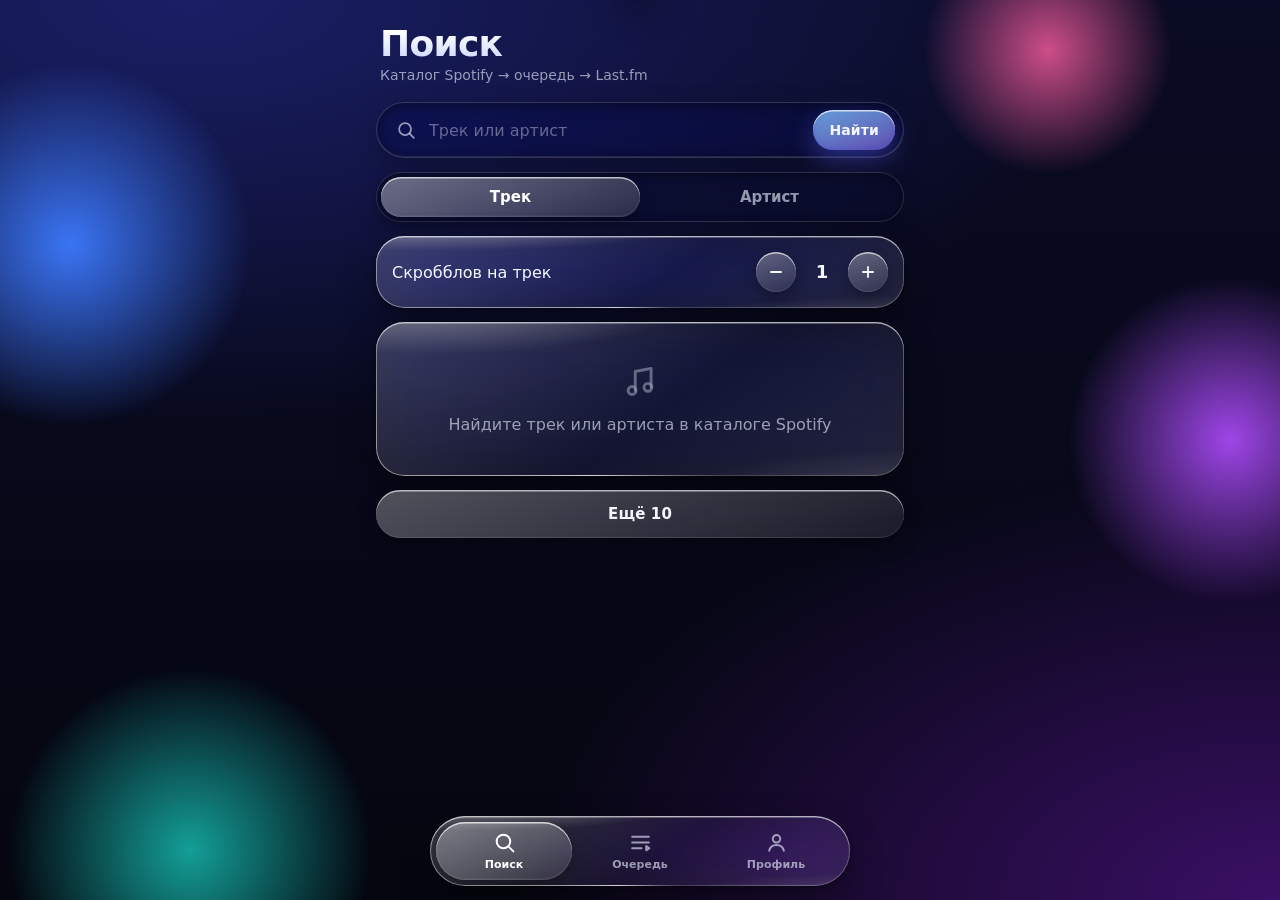
==== app/src/main/assets/www/index.html @ a0851334 "Add Android app: Last.fm Scrobbler with liquid glass UI WebView-based Android app (Kotlin shell + HT" ====
<!doctype html>
<html lang="ru">
<head>
<meta charset="utf-8">
<meta name="viewport" content="width=device-width, initial-scale=1, viewport-fit=cover, user-scalable=no">
<meta name="color-scheme" content="dark">
<meta name="theme-color" content="#070816">
<title>Scrobbler</title>
<link rel="stylesheet" href="style.css">
</head>
<body>

<div class="bg" aria-hidden="true">
  <i class="blob b1"></i><i class="blob b2"></i><i class="blob b3"></i><i class="blob b4"></i>
</div>

<div id="toast" class="toast glass" role="status" aria-live="polite"></div>

<div id="modal" class="modal" aria-hidden="true">
  <div class="box glass">
    <h3 id="modal-title"></h3>
    <p id="modal-text"></p>
    <div class="acts">
      <button id="modal-cancel" class="btn">Отмена</button>
      <button id="modal-ok" class="btn primary">Отправить</button>
    </div>
  </div>
</div>

<main>

  <!-- ПОИСК -->
  <section id="tab-search" class="tab active">
    <header class="head">
      <h1>Поиск</h1>
      <p>Каталог Spotify → очередь → Last.fm</p>
    </header>

    <div class="field">
      <svg class="ic" viewBox="0 0 24 24" fill="none" stroke="currentColor" stroke-width="1.9" stroke-linecap="round"><circle cx="11" cy="11" r="6.5"/><path d="M16 16l4.5 4.5"/></svg>
      <input id="q" type="search" placeholder="Трек или артист" enterkeyhint="search" autocomplete="off" autocapitalize="off" spellcheck="false">
      <button id="btn-search" class="btn primary sm">Найти</button>
    </div>

    <div id="seg" class="seg" data-i="0">
      <i class="thumb"></i>
      <button data-mode="track" class="on">Трек</button>
      <button data-mode="artist">Артист</button>
    </div>

    <div class="card glass row-card">
      <span>Скробблов на трек</span>
      <div class="stepper">
        <button id="add-dec" class="rbtn" aria-label="Меньше"><svg viewBox="0 0 24 24" fill="none" stroke="currentColor" stroke-width="2.2" stroke-linecap="round"><path d="M6 12h12"/></svg></button>
        <b id="add-count">1</b>
        <button id="add-inc" class="rbtn" aria-label="Больше"><svg viewBox="0 0 24 24" fill="none" stroke="currentColor" stroke-width="2.2" stroke-linecap="round"><path d="M12 6v12M6 12h12"/></svg></button>
      </div>
    </div>

    <div id="results" class="list glass"></div>
    <button id="btn-more" class="btn wide" hidden>Ещё 10</button>
  </section>

  <!-- ОЧЕРЕДЬ -->
  <section id="tab-queue" class="tab">
    <header class="head">
      <h1>Очередь</h1>
      <p>Что и когда попадёт в профиль</p>
    </header>

    <div id="summary" class="card glass sum empty"></div>

    <div id="queue" class="list glass" hidden></div>

    <div class="card glass">
      <h3>Начало (местное время)</h3>
      <div class="dt">
        <div><label for="in-date">Дата</label><input id="in-date" type="date"></div>
        <div><label for="in-time">Время</label><input id="in-time" type="time"></div>
      </div>
      <div class="chips">
        <button id="chip-now" class="btn sm">Сейчас</button>
        <button id="chip-end" class="btn sm">Закончить сейчас</button>
      </div>
    </div>

    <div class="card glass">
      <h3>Отправка</h3>
      <label class="switch">
        <span>Пробный запуск<small>ничего не отправлять, только показать план</small></span>
        <input id="dry" type="checkbox"><span class="track"></span>
      </label>
      <button id="btn-send" class="btn primary wide big">Отправить в Last.fm</button>
      <button id="btn-stop" class="btn danger wide" hidden>Остановить</button>
      <div class="bar" id="bar-wrap" hidden><i id="bar"></i></div>
      <div id="log" class="log" hidden></div>
    </div>
  </section>

  <!-- ПРОФИЛЬ -->
  <section id="tab-profile" class="tab">
    <header class="head">
      <h1>Профиль</h1>
      <p>Ключи хранятся только на этом телефоне</p>
    </header>

    <div class="card glass">
      <h3>Last.fm</h3>
      <label class="lbl" for="in-lfm-key">API key</label>
      <div class="field slim"><input id="in-lfm-key" type="text" autocomplete="off" autocapitalize="off" spellcheck="false"></div>
      <label class="lbl" for="in-lfm-secret">Shared secret</label>
      <div class="field slim"><input id="in-lfm-secret" type="password" autocomplete="off" autocapitalize="off" spellcheck="false"></div>
      <div id="auth-state" class="auth-state"></div>
      <button id="btn-login" class="btn primary wide">Войти в Last.fm</button>
      <button id="btn-logout" class="btn wide" hidden>Выйти из аккаунта</button>
      <p class="hint">Пароль приложение не видит: вход идёт через страницу разрешения на сайте Last.fm.
        <a href="https://www.last.fm/api/account/create" data-open>Получить ключи</a></p>
    </div>

    <div class="card glass">
      <h3>Spotify</h3>
      <label class="lbl" for="in-sp-id">Client ID</label>
      <div class="field slim"><input id="in-sp-id" type="text" autocomplete="off" autocapitalize="off" spellcheck="false"></div>
      <label class="lbl" for="in-sp-secret">Client Secret</label>
      <div class="field slim"><input id="in-sp-secret" type="password" autocomplete="off" autocapitalize="off" spellcheck="false"></div>
      <p class="hint">Нужен только для поиска по каталогу. С февраля 2026 владелец приложения Spotify в Development Mode должен иметь Premium.
        <a href="https://developer.spotify.com/dashboard" data-open>Получить ключи</a></p>
    </div>

    <p class="foot">Last.fm может счесть искусственные скробблы нарушением правил сервиса, поэтому для основного аккаунта это риск.</p>
  </section>

</main>

<nav id="tabbar" class="tabbar glass" data-i="0">
  <i class="lens"></i>
  <button data-tab="search" class="on">
    <svg viewBox="0 0 24 24" fill="none" stroke="currentColor" stroke-width="1.9" stroke-linecap="round" stroke-linejoin="round"><circle cx="11" cy="11" r="6.5"/><path d="M16 16l4.5 4.5"/></svg>
    <span>Поиск</span>
  </button>
  <button data-tab="queue">
    <svg viewBox="0 0 24 24" fill="none" stroke="currentColor" stroke-width="1.9" stroke-linecap="round" stroke-linejoin="round"><path d="M4 6.5h16M4 12h16M4 17.5h9"/><path d="M17.5 15.5v4l3-2z"/></svg>
    <span>Очередь</span>
    <em id="badge" class="badge" hidden>0</em>
  </button>
  <button data-tab="profile">
    <svg viewBox="0 0 24 24" fill="none" stroke="currentColor" stroke-width="1.9" stroke-linecap="round" stroke-linejoin="round"><circle cx="12" cy="8.5" r="3.6"/><path d="M5 20c.8-3.6 3.6-5.5 7-5.5s6.2 1.9 7 5.5"/></svg>
    <span>Профиль</span>
  </button>
</nav>

<script src="core.js"></script>
<script src="app.js"></script>
</body>
</html>
---- app/src/main/assets/www/style.css ----
/* Liquid glass: полупрозрачные стёкла с реальным размытием фона (backdrop-filter),
 * бликами по кромке, внутренними тенями и «пружинными» анимациями. */

:root {
  --text: #f5f7ff;
  --dim: rgba(235, 240, 255, .62);
  --accent: #7cc4ff;
  --accent2: #c58bff;
  --danger: #ff6b81;
  --ok: #5ee6a8;
  --warn: #ffc15e;
  --spring: cubic-bezier(.34, 1.5, .64, 1);
}

* { box-sizing: border-box; }

html { background: #070816; }

/* у body фона нет: иначе он закроет цветные пятна из .bg (z-index: -1) */
html, body {
  margin: 0;
  min-height: 100%;
  color: var(--text);
  font: 400 16px/1.35 system-ui, -apple-system, "Roboto", "Segoe UI", sans-serif;
  -webkit-text-size-adjust: 100%;
  -webkit-tap-highlight-color: transparent;
  overscroll-behavior: none;
}

body { position: relative; min-height: 100vh; overflow-x: hidden; }

/* ---------- фон: цветные световые пятна, которые стекло размывает ---------- */

.bg {
  position: fixed; inset: 0; z-index: -1; overflow: hidden;
  background:
    radial-gradient(120% 80% at 15% 0%, #1a1f66 0%, transparent 60%),
    radial-gradient(100% 80% at 100% 100%, #3a1066 0%, transparent 60%),
    linear-gradient(180deg, #0a0b24, #05060f);
}
.blob {
  position: absolute; border-radius: 50%; will-change: transform;
  animation: drift 24s ease-in-out infinite alternate;
}
.b1 { width: 380px; height: 380px; left: -120px; top: 6%;   background: radial-gradient(circle, rgba(61,123,255,.95) 0%, rgba(61,123,255,0) 68%); }
.b2 { width: 340px; height: 340px; right: -120px; top: 30%; background: radial-gradient(circle, rgba(176,77,255,.9) 0%, rgba(176,77,255,0) 68%); animation-delay: -7s; }
.b3 { width: 380px; height: 380px; left: 0; bottom: -140px; background: radial-gradient(circle, rgba(25,211,197,.75) 0%, rgba(25,211,197,0) 68%); animation-delay: -13s; }
.b4 { width: 260px; height: 260px; right: 8%; top: -80px;  background: radial-gradient(circle, rgba(255,95,162,.8) 0%, rgba(255,95,162,0) 68%); animation-delay: -4s; }
@keyframes drift { to { transform: translate3d(46px, -70px, 0) scale(1.18); } }

/* ---------- стекло ---------- */

.glass {
  position: relative;
  isolation: isolate;
  overflow: hidden;
  border-radius: 28px;
  background: linear-gradient(145deg, rgba(255,255,255,.20), rgba(255,255,255,.05) 55%, rgba(255,255,255,.11));
  -webkit-backdrop-filter: blur(24px) saturate(1.8) brightness(1.08);
          backdrop-filter: blur(24px) saturate(1.8) brightness(1.08);
  box-shadow:
    inset 0 1.5px 0 rgba(255,255,255,.55),
    inset 0 -1px 1px rgba(255,255,255,.12),
    inset 1px 0 0 rgba(255,255,255,.16),
    inset -1px 0 0 rgba(255,255,255,.06),
    0 14px 34px rgba(0,0,0,.36),
    0 2px 6px rgba(0,0,0,.25);
}
/* блик в верхнем левом углу и отсвет снизу справа */
.glass::before {
  content: ""; position: absolute; inset: 0; z-index: -1; border-radius: inherit; pointer-events: none;
  background:
    radial-gradient(90% 60% at 10% -12%, rgba(255,255,255,.36), transparent 55%),
    radial-gradient(70% 50% at 100% 112%, rgba(255,255,255,.14), transparent 60%);
}
/* световая кромка: яркая сверху-слева и снизу-справа, тусклая по бокам */
.glass::after {
  content: ""; position: absolute; inset: 0; border-radius: inherit; padding: 1px; pointer-events: none;
  background: conic-gradient(from 215deg at 50% 50%,
    rgba(255,255,255,.80), rgba(255,255,255,.06) 24%, rgba(255,255,255,.38) 50%, rgba(255,255,255,.06) 76%, rgba(255,255,255,.80));
  -webkit-mask: linear-gradient(#000 0 0) content-box, linear-gradient(#000 0 0);
  -webkit-mask-composite: xor;
          mask: linear-gradient(#000 0 0) content-box exclude, linear-gradient(#000 0 0);
}

/* ---------- каркас ---------- */

main {
  max-width: 560px; margin: 0 auto;
  padding: calc(env(safe-area-inset-top, 0px) + 18px) 16px 124px;
}
.tab { display: none; }
.tab.active { display: block; animation: tabin .5s cubic-bezier(.2, .9, .3, 1); }
@keyframes tabin { from { opacity: 0; transform: translateY(16px) scale(.985); } to { opacity: 1; transform: none; } }

.head h1 {
  margin: 6px 4px 2px; font-size: 36px; line-height: 1.1; letter-spacing: -.02em; font-weight: 700;
  background: linear-gradient(180deg, #fff 20%, #c7d3ff); -webkit-background-clip: text; background-clip: text; color: transparent;
}
.head p { margin: 0 4px 18px; color: var(--dim); font-size: 14px; }

.card { padding: 16px; margin: 14px 0; border-radius: 28px; }
.card h3 { margin: 0 0 12px; font-size: 12px; letter-spacing: .09em; text-transform: uppercase; color: var(--dim); font-weight: 600; }
.row-card { display: flex; align-items: center; justify-content: space-between; gap: 12px; }
.row-card > span { font-weight: 500; }

/* ---------- поля ввода ---------- */

.field {
  display: flex; align-items: center; gap: 10px; height: 56px; padding: 0 8px 0 18px; border-radius: 999px;
  background: rgba(10, 12, 42, .38);
  border: 1px solid rgba(255,255,255,.16);
  box-shadow: inset 0 2px 8px rgba(0,0,0,.38), inset 0 -1px 0 rgba(255,255,255,.12), 0 8px 24px rgba(0,0,0,.25);
  -webkit-backdrop-filter: blur(18px) saturate(1.6); backdrop-filter: blur(18px) saturate(1.6);
  transition: box-shadow .3s, border-color .3s;
}
.field.slim { height: 50px; padding-right: 16px; margin-bottom: 12px; box-shadow: inset 0 2px 8px rgba(0,0,0,.38), inset 0 -1px 0 rgba(255,255,255,.1); }
.field:focus-within { border-color: rgba(160,205,255,.75); box-shadow: inset 0 2px 8px rgba(0,0,0,.38), 0 0 0 3px rgba(124,196,255,.24), 0 8px 24px rgba(0,0,0,.25); }
.field .ic { width: 22px; height: 22px; flex: none; color: var(--dim); }
.field input { flex: 1; min-width: 0; background: none; border: 0; outline: 0; color: var(--text); font: inherit; font-size: 16px; }
.field input::placeholder { color: rgba(235,240,255,.4); }
.field input[type=search]::-webkit-search-cancel-button { display: none; }
.lbl { display: block; margin: 2px 0 6px 8px; font-size: 12px; color: var(--dim); }

/* ---------- кнопки ---------- */

.btn {
  appearance: none; -webkit-appearance: none; border: 0; cursor: pointer; position: relative;
  height: 48px; padding: 0 22px; border-radius: 999px; color: var(--text);
  font: inherit; font-size: 15px; font-weight: 600; letter-spacing: .01em;
  background: linear-gradient(160deg, rgba(255,255,255,.30), rgba(255,255,255,.08));
  box-shadow: inset 0 1.5px 0 rgba(255,255,255,.62), inset 0 -1px 1px rgba(255,255,255,.12), 0 8px 20px rgba(0,0,0,.3);
  transition: transform .4s var(--spring), filter .2s, box-shadow .2s, opacity .2s;
}
.btn:active { transform: scale(.94); filter: brightness(1.15); }
.btn:disabled { opacity: .45; pointer-events: none; }
.btn[hidden] { display: none; }
.btn.wide { display: block; width: 100%; margin-top: 12px; }
.btn.big { height: 56px; font-size: 17px; }
.btn.sm { height: 40px; padding: 0 16px; font-size: 14px; }
.btn.primary {
  background: linear-gradient(160deg, rgba(124,196,255,.80), rgba(150,120,255,.62));
  box-shadow: inset 0 1.5px 0 rgba(255,255,255,.72), inset 0 -2px 6px rgba(70,60,200,.36), 0 10px 26px rgba(90,100,255,.40);
}
.btn.danger {
  background: linear-gradient(160deg, rgba(255,120,140,.75), rgba(220,60,100,.55));
  box-shadow: inset 0 1.5px 0 rgba(255,255,255,.65), inset 0 -2px 6px rgba(150,20,60,.35), 0 10px 26px rgba(255,70,110,.32);
}
.rbtn {
  appearance: none; -webkit-appearance: none; border: 0; flex: none; width: 40px; height: 40px; border-radius: 50%;
  display: grid; place-items: center; color: var(--text); cursor: pointer;
  background: linear-gradient(160deg, rgba(255,255,255,.32), rgba(255,255,255,.08));
  box-shadow: inset 0 1.5px 0 rgba(255,255,255,.65), inset 0 -1px 1px rgba(255,255,255,.12), 0 6px 14px rgba(0,0,0,.3);
  transition: transform .4s var(--spring), filter .2s;
}
.rbtn svg { width: 20px; height: 20px; }
.rbtn:active { transform: scale(.88); filter: brightness(1.2); }
.rbtn.pop { animation: pop .5s var(--spring); }
@keyframes pop { 0% { transform: scale(1); } 35% { transform: scale(1.3); } 100% { transform: scale(1); } }

.stepper { display: flex; align-items: center; gap: 6px; }
.stepper b { min-width: 40px; text-align: center; font-size: 18px; font-variant-numeric: tabular-nums; }

/* ---------- сегмент ---------- */

.seg {
  position: relative; display: grid; grid-template-columns: 1fr 1fr; padding: 4px; margin: 14px 0; border-radius: 999px;
  background: rgba(10, 12, 42, .38); border: 1px solid rgba(255,255,255,.14);
  box-shadow: inset 0 2px 8px rgba(0,0,0,.38), 0 8px 22px rgba(0,0,0,.2);
  -webkit-backdrop-filter: blur(18px); backdrop-filter: blur(18px);
}
.seg button {
  position: relative; z-index: 1; height: 40px; border: 0; border-radius: 999px; background: none; color: var(--dim);
  font: inherit; font-size: 15px; font-weight: 600; cursor: pointer; transition: color .25s;
}
.seg button.on { color: #fff; }
.seg .thumb {
  position: absolute; top: 4px; bottom: 4px; left: 4px; width: calc((100% - 8px) / 2); border-radius: 999px;
  background: linear-gradient(160deg, rgba(255,255,255,.40), rgba(255,255,255,.12));
  box-shadow: inset 0 1.5px 0 rgba(255,255,255,.68), inset 0 -1px 2px rgba(255,255,255,.14), 0 6px 16px rgba(0,0,0,.3);
  transition: transform .55s cubic-bezier(.34, 1.35, .64, 1);
}
.seg[data-i="1"] .thumb { transform: translateX(100%); }

/* ---------- списки ---------- */

.list { margin: 14px 0; padding: 6px; border-radius: 28px; }
.list[hidden] { display: none; }
.row { display: flex; align-items: center; gap: 12px; padding: 10px 8px; animation: rowin .45s both; animation-delay: calc(var(--i, 0) * 40ms); }
.row + .row { border-top: 1px solid rgba(255,255,255,.08); }
@keyframes rowin { from { opacity: 0; transform: translateY(10px); } to { opacity: 1; transform: none; } }
.cover {
  flex: none; width: 50px; height: 50px; border-radius: 15px; overflow: hidden; display: grid; place-items: center;
  background: linear-gradient(135deg, rgba(124,196,255,.5), rgba(197,139,255,.5));
  box-shadow: inset 0 1px 0 rgba(255,255,255,.55), 0 4px 12px rgba(0,0,0,.32);
}
.cover img { width: 100%; height: 100%; object-fit: cover; display: block; }
.cover svg { width: 22px; height: 22px; opacity: .92; }
.meta { flex: 1; min-width: 0; }
.t { font-weight: 600; font-size: 15px; white-space: nowrap; overflow: hidden; text-overflow: ellipsis; }
.s { color: var(--dim); font-size: 13px; white-space: nowrap; overflow: hidden; text-overflow: ellipsis; }
.dur { color: var(--dim); font-size: 12px; font-variant-numeric: tabular-nums; }
.side { display: flex; align-items: center; gap: 8px; flex: none; }
.qcount { min-width: 28px; text-align: center; font-weight: 700; font-variant-numeric: tabular-nums; }
.qctl { display: flex; align-items: center; gap: 4px; }
.qctl .rbtn { width: 34px; height: 34px; }
.qctl .rbtn svg { width: 17px; height: 17px; }
.empty { padding: 34px 18px; text-align: center; color: var(--dim); }
.empty svg { width: 38px; height: 38px; opacity: .6; margin-bottom: 8px; }
.empty .spin { margin: 0 auto 6px; }

.spin {
  width: 26px; height: 26px; border-radius: 50%; border: 2.5px solid rgba(255,255,255,.22); border-top-color: #fff;
  animation: rot .8s linear infinite;
}
@keyframes rot { to { transform: rotate(360deg); } }

/* ---------- сводка ---------- */

.sum .big { font-size: 30px; font-weight: 700; letter-spacing: -.01em; }
.sum .line { color: var(--dim); font-size: 14px; margin-top: 2px; }
.sum .msg { margin-top: 12px; padding: 10px 14px; border-radius: 16px; font-size: 13.5px; background: rgba(0,0,0,.22); }
.sum.warn .msg { color: var(--warn); box-shadow: inset 0 0 0 1px rgba(255,193,94,.4); }
.sum.error .msg { color: #ff9aa9; box-shadow: inset 0 0 0 1px rgba(255,107,129,.5); }
.sum.empty .big { font-size: 22px; }

/* ---------- дата и время ---------- */

.dt { display: grid; grid-template-columns: 1.4fr 1fr; gap: 10px; }
.dt label { display: block; margin: 0 0 6px 8px; font-size: 12px; color: var(--dim); }
.dt input {
  width: 100%; height: 52px; padding: 0 14px; border-radius: 20px; color: var(--text); font: inherit; color-scheme: dark;
  background: rgba(10, 12, 42, .4); border: 1px solid rgba(255,255,255,.16);
  box-shadow: inset 0 2px 8px rgba(0,0,0,.38), inset 0 -1px 0 rgba(255,255,255,.1);
}
.dt input:focus { outline: 0; border-color: rgba(160,205,255,.75); box-shadow: inset 0 2px 8px rgba(0,0,0,.38), 0 0 0 3px rgba(124,196,255,.24); }
.chips { display: flex; flex-wrap: wrap; gap: 10px; margin-top: 14px; }

/* ---------- переключатель ---------- */

.switch { display: flex; align-items: center; justify-content: space-between; gap: 14px; margin: 0 0 6px; cursor: pointer; }
.switch span:first-child { font-weight: 500; }
.switch small { display: block; margin-top: 2px; color: var(--dim); font-size: 12.5px; font-weight: 400; }
.switch input { position: absolute; opacity: 0; pointer-events: none; }
.switch .track {
  position: relative; flex: none; width: 56px; height: 34px; border-radius: 17px;
  background: rgba(10, 12, 42, .5); border: 1px solid rgba(255,255,255,.16);
  box-shadow: inset 0 2px 6px rgba(0,0,0,.45); transition: background .3s;
}
.switch .track::after {
  content: ""; position: absolute; top: 3px; left: 3px; width: 26px; height: 26px; border-radius: 50%;
  background: linear-gradient(160deg, #fff, #dde5ff); box-shadow: 0 3px 8px rgba(0,0,0,.45);
  transition: transform .5s var(--spring);
}
.switch input:checked + .track { background: linear-gradient(160deg, rgba(124,196,255,.85), rgba(150,120,255,.72)); }
.switch input:checked + .track::after { transform: translateX(22px); }

/* ---------- прогресс и лог ---------- */

.bar { height: 12px; margin: 16px 0 4px; border-radius: 6px; overflow: hidden; background: rgba(10,12,42,.55); box-shadow: inset 0 1px 3px rgba(0,0,0,.55); }
.bar[hidden], .log[hidden] { display: none; }
.bar i { display: block; height: 100%; width: 0; border-radius: 6px; background: linear-gradient(90deg, #7cc4ff, #c58bff, #ff8aa8); box-shadow: 0 0 14px rgba(124,196,255,.65); transition: width .45s ease; }
.log {
  margin-top: 12px; max-height: 210px; overflow: auto; padding: 12px; border-radius: 18px; white-space: pre-wrap; word-break: break-word;
  background: rgba(5, 6, 24, .5); box-shadow: inset 0 2px 8px rgba(0,0,0,.4);
  font: 12px/1.55 ui-monospace, Menlo, Consolas, monospace; color: rgba(235,240,255,.85);
}

/* ---------- профиль ---------- */

.auth-state { display: flex; align-items: center; gap: 10px; margin: 4px 4px 4px; font-size: 14px; }
.auth-state .dot { width: 10px; height: 10px; border-radius: 50%; background: var(--danger); box-shadow: 0 0 10px var(--danger); }
.auth-state.ok .dot { background: var(--ok); box-shadow: 0 0 10px var(--ok); }
.hint { margin: 14px 4px 0; color: var(--dim); font-size: 12.5px; line-height: 1.45; }
.hint a { color: var(--accent); text-decoration: none; margin-left: 4px; white-space: nowrap; }
.foot { margin: 18px 10px 0; color: rgba(235,240,255,.45); font-size: 12px; text-align: center; }

/* ---------- плавающая панель вкладок ---------- */

.tabbar {
  position: fixed; left: 50%; bottom: calc(env(safe-area-inset-bottom, 0px) + 14px); z-index: 20;
  width: min(calc(100% - 28px), 420px); height: 70px; padding: 6px; border-radius: 35px;
  display: flex; transform: translateX(-50%);
  transition: transform .55s var(--spring);
}
.kb .tabbar { transform: translate(-50%, 180%); }
.tabbar .lens {
  position: absolute; top: 6px; bottom: 6px; left: 6px; z-index: 0; width: calc((100% - 12px) / 3); border-radius: 29px;
  background: linear-gradient(160deg, rgba(255,255,255,.36), rgba(255,255,255,.10));
  box-shadow: inset 0 1.5px 0 rgba(255,255,255,.72), inset 0 -1px 2px rgba(255,255,255,.16), 0 6px 18px rgba(0,0,0,.3);
  transition: transform .6s cubic-bezier(.34, 1.4, .64, 1);
}
.tabbar[data-i="1"] .lens { transform: translateX(100%); }
.tabbar[data-i="2"] .lens { transform: translateX(200%); }
.tabbar button {
  position: relative; z-index: 1; flex: 1; border: 0; background: none; color: var(--dim); cursor: pointer;
  display: flex; flex-direction: column; align-items: center; justify-content: center; gap: 3px;
  font: inherit; font-size: 11px; font-weight: 600; transition: color .25s, transform .4s var(--spring);
}
.tabbar button:active { transform: scale(.92); }
.tabbar button.on { color: #fff; }
.tabbar svg { width: 25px; height: 25px; }
.badge {
  position: absolute; top: 6px; left: calc(50% + 6px); min-width: 19px; height: 19px; padding: 0 5px; border-radius: 10px;
  display: grid; place-items: center; font-style: normal; font-size: 11px; font-weight: 700; color: #fff;
  background: linear-gradient(160deg, #ff9ab4, #ff5f8a); box-shadow: 0 2px 8px rgba(255,80,130,.55);
}
.badge[hidden] { display: none; }

/* ---------- уведомление и диалог ---------- */

.toast {
  position: fixed; left: 50%; top: calc(env(safe-area-inset-top, 0px) + 12px); z-index: 50;
  width: max-content; max-width: calc(100% - 32px); padding: 13px 20px; border-radius: 24px; font-size: 14px; text-align: center;
  transform: translate(-50%, -160%); transition: transform .55s var(--spring);
}
.toast.show { transform: translate(-50%, 0); }
.toast.error { box-shadow: inset 0 1.5px 0 rgba(255,255,255,.55), 0 0 0 1px rgba(255,107,129,.6), 0 12px 30px rgba(255,80,110,.3); }

.modal {
  position: fixed; inset: 0; z-index: 60; display: grid; place-items: center; padding: 24px;
  background: rgba(3, 4, 16, .55); -webkit-backdrop-filter: blur(6px); backdrop-filter: blur(6px);
  opacity: 0; pointer-events: none; transition: opacity .3s;
}
.modal.show { opacity: 1; pointer-events: auto; }
.modal .box { width: min(100%, 360px); padding: 24px; transform: scale(.9); transition: transform .5s var(--spring); }
.modal.show .box { transform: none; }
.modal h3 { margin: 0 0 8px; font-size: 19px; }
.modal p { margin: 0 0 20px; color: var(--dim); font-size: 14.5px; }
.modal .acts { display: flex; gap: 10px; }
.modal .acts .btn { flex: 1; padding: 0 10px; }

@media (prefers-reduced-motion: reduce) {
  .blob, .tab.active, .row { animation: none; }
  * { transition-duration: .01ms !important; }
}
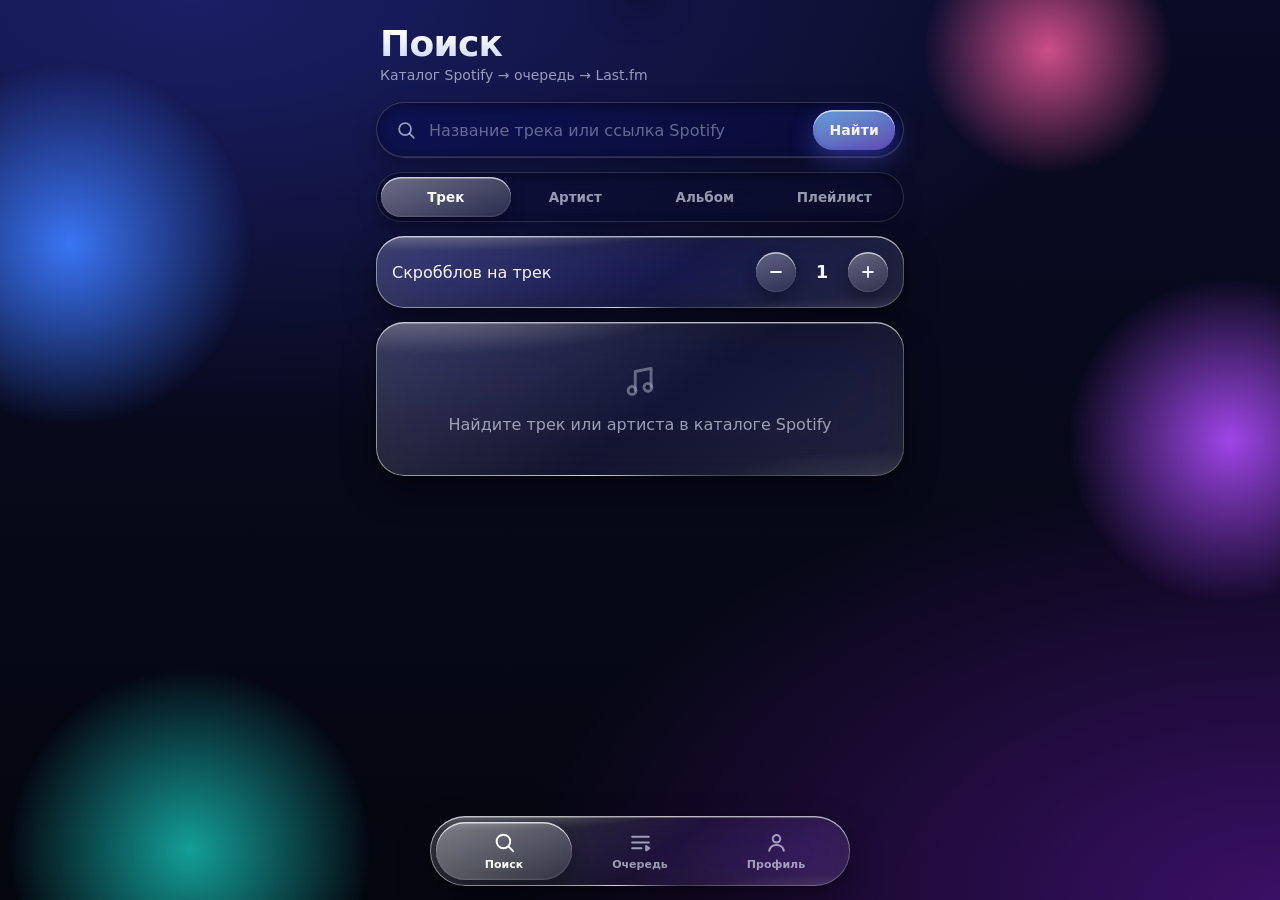
==== commit aae8c5ba: "Add album and playlist scrobbling (v1.1) - core: albums (search, link, full track list), playlists (" ====
--- a/app/src/main/assets/www/index.html
+++ b/app/src/main/assets/www/index.html
@@ -38,7 +38,7 @@
 
     <div class="field">
       <svg class="ic" viewBox="0 0 24 24" fill="none" stroke="currentColor" stroke-width="1.9" stroke-linecap="round"><circle cx="11" cy="11" r="6.5"/><path d="M16 16l4.5 4.5"/></svg>
-      <input id="q" type="search" placeholder="Трек или артист" enterkeyhint="search" autocomplete="off" autocapitalize="off" spellcheck="false">
+      <input id="q" type="search" placeholder="Трек или ссылка Spotify" enterkeyhint="search" autocomplete="off" autocapitalize="off" spellcheck="false">
       <button id="btn-search" class="btn primary sm">Найти</button>
     </div>
 
@@ -46,10 +46,18 @@
       <i class="thumb"></i>
       <button data-mode="track" class="on">Трек</button>
       <button data-mode="artist">Артист</button>
+      <button data-mode="album">Альбом</button>
+      <button data-mode="playlist">Плейлист</button>
+    </div>
+
+    <div id="sp-login" class="card glass" hidden>
+      <h3>Плейлисты Spotify</h3>
+      <p class="plain">Чтобы читать плейлисты, нужно один раз войти в Spotify. Пароль приложение не видит: вход идёт на сайте Spotify.</p>
+      <button id="btn-sp-login-search" class="btn primary wide">Войти в Spotify</button>
     </div>
 
     <div class="card glass row-card">
-      <span>Скробблов на трек</span>
+      <span id="add-label">Скробблов на трек</span>
       <div class="stepper">
         <button id="add-dec" class="rbtn" aria-label="Меньше"><svg viewBox="0 0 24 24" fill="none" stroke="currentColor" stroke-width="2.2" stroke-linecap="round"><path d="M6 12h12"/></svg></button>
         <b id="add-count">1</b>
@@ -58,6 +66,7 @@
     </div>
 
     <div id="results" class="list glass"></div>
+    <p id="results-note" class="hint" hidden></p>
     <button id="btn-more" class="btn wide" hidden>Ещё 10</button>
   </section>
 
@@ -123,11 +132,21 @@
       <div class="field slim"><input id="in-sp-id" type="text" autocomplete="off" autocapitalize="off" spellcheck="false"></div>
       <label class="lbl" for="in-sp-secret">Client Secret</label>
       <div class="field slim"><input id="in-sp-secret" type="password" autocomplete="off" autocapitalize="off" spellcheck="false"></div>
-      <p class="hint">Нужен только для поиска по каталогу. С февраля 2026 владелец приложения Spotify в Development Mode должен иметь Premium.
+      <p class="hint">Для поиска треков и альбомов хватает этих двух ключей. С февраля 2026 владелец приложения Spotify в Development Mode должен иметь Premium.
         <a href="https://developer.spotify.com/dashboard" data-open>Получить ключи</a></p>
     </div>
 
-    <p class="foot">Last.fm может счесть искусственные скробблы нарушением правил сервиса, поэтому для основного аккаунта это риск.</p>
+    <div class="card glass">
+      <h3>Spotify: плейлисты</h3>
+      <div id="sp-auth-state" class="auth-state"></div>
+      <button id="btn-sp-login" class="btn primary wide">Войти в Spotify</button>
+      <button id="btn-sp-logout" class="btn wide" hidden>Выйти из Spotify</button>
+      <p class="hint">Альбомы работают без входа. Плейлисты Spotify отдаёт только вашему аккаунту и только свои и совместные.
+        Перед первым входом добавьте в настройках вашего приложения на сайте Spotify (поле Redirect URIs) адрес:</p>
+      <button id="btn-copy-redirect" class="copy" type="button"><code id="redirect-uri">scrobbler://callback</code><span>скопировать</span></button>
+    </div>
+
+    <p class="foot">Версия 1.1. Last.fm может счесть искусственные скробблы нарушением правил сервиса, поэтому для основного аккаунта это риск.</p>
   </section>
 
 </main>
--- a/app/src/main/assets/www/style.css
+++ b/app/src/main/assets/www/style.css
@@ -134,7 +134,7 @@
 }
 .btn:active { transform: scale(.94); filter: brightness(1.15); }
 .btn:disabled { opacity: .45; pointer-events: none; }
-.btn[hidden] { display: none; }
+.btn[hidden] { display: none !important; }   /* иначе .btn.wide (display: block) перебивает атрибут hidden */
 .btn.wide { display: block; width: 100%; margin-top: 12px; }
 .btn.big { height: 56px; font-size: 17px; }
 .btn.sm { height: 40px; padding: 0 16px; font-size: 14px; }
@@ -164,23 +164,25 @@
 /* ---------- сегмент ---------- */
 
 .seg {
-  position: relative; display: grid; grid-template-columns: 1fr 1fr; padding: 4px; margin: 14px 0; border-radius: 999px;
+  position: relative; display: grid; grid-template-columns: repeat(4, 1fr); padding: 4px; margin: 14px 0; border-radius: 999px;
   background: rgba(10, 12, 42, .38); border: 1px solid rgba(255,255,255,.14);
   box-shadow: inset 0 2px 8px rgba(0,0,0,.38), 0 8px 22px rgba(0,0,0,.2);
   -webkit-backdrop-filter: blur(18px); backdrop-filter: blur(18px);
 }
 .seg button {
   position: relative; z-index: 1; height: 40px; border: 0; border-radius: 999px; background: none; color: var(--dim);
-  font: inherit; font-size: 15px; font-weight: 600; cursor: pointer; transition: color .25s;
+  font: inherit; font-size: 13.5px; font-weight: 600; cursor: pointer; transition: color .25s; padding: 0 2px;
 }
 .seg button.on { color: #fff; }
 .seg .thumb {
-  position: absolute; top: 4px; bottom: 4px; left: 4px; width: calc((100% - 8px) / 2); border-radius: 999px;
+  position: absolute; top: 4px; bottom: 4px; left: 4px; width: calc((100% - 8px) / 4); border-radius: 999px;
   background: linear-gradient(160deg, rgba(255,255,255,.40), rgba(255,255,255,.12));
   box-shadow: inset 0 1.5px 0 rgba(255,255,255,.68), inset 0 -1px 2px rgba(255,255,255,.14), 0 6px 16px rgba(0,0,0,.3);
   transition: transform .55s cubic-bezier(.34, 1.35, .64, 1);
 }
 .seg[data-i="1"] .thumb { transform: translateX(100%); }
+.seg[data-i="2"] .thumb { transform: translateX(200%); }
+.seg[data-i="3"] .thumb { transform: translateX(300%); }
 
 /* ---------- списки ---------- */
 
@@ -199,12 +201,40 @@
 .meta { flex: 1; min-width: 0; }
 .t { font-weight: 600; font-size: 15px; white-space: nowrap; overflow: hidden; text-overflow: ellipsis; }
 .s { color: var(--dim); font-size: 13px; white-space: nowrap; overflow: hidden; text-overflow: ellipsis; }
+/* названия альбомов и плейлистов длинные: даём им до двух строк вместо обрезки */
+.row .t.wrap, .row .s.wrap {
+  display: -webkit-box; -webkit-box-orient: vertical; -webkit-line-clamp: 2; white-space: normal; overflow-wrap: anywhere;
+}
+.row .t.wrap { line-height: 1.25; }
 .dur { color: var(--dim); font-size: 12px; font-variant-numeric: tabular-nums; }
 .side { display: flex; align-items: center; gap: 8px; flex: none; }
 .qcount { min-width: 28px; text-align: center; font-weight: 700; font-variant-numeric: tabular-nums; }
 .qctl { display: flex; align-items: center; gap: 4px; }
 .qctl .rbtn { width: 34px; height: 34px; }
 .qctl .rbtn svg { width: 17px; height: 17px; }
+.row.dim { opacity: .55; }
+.tag {
+  display: inline-block; margin-right: 6px; padding: 1px 7px; border-radius: 8px; vertical-align: 1px;
+  font-size: 10.5px; font-weight: 700; letter-spacing: .05em; text-transform: uppercase; color: #fff;
+  background: linear-gradient(160deg, rgba(124,196,255,.55), rgba(197,139,255,.5));
+  box-shadow: inset 0 1px 0 rgba(255,255,255,.5);
+}
+.rbtn.busy { pointer-events: none; }
+.rbtn.busy svg { display: none; }
+.rbtn.busy::after {
+  content: ""; width: 18px; height: 18px; border-radius: 50%;
+  border: 2.5px solid rgba(255,255,255,.25); border-top-color: #fff; animation: rot .8s linear infinite;
+}
+.plain { margin: 0 4px 4px; color: var(--dim); font-size: 14px; line-height: 1.45; }
+.copy {
+  appearance: none; -webkit-appearance: none; display: flex; align-items: center; justify-content: space-between; gap: 10px;
+  width: 100%; margin-top: 10px; padding: 12px 16px; border: 0; border-radius: 18px; cursor: pointer; color: var(--text); font: inherit;
+  background: rgba(5, 6, 24, .5); box-shadow: inset 0 2px 8px rgba(0,0,0,.4); text-align: left;
+  transition: transform .4s var(--spring);
+}
+.copy:active { transform: scale(.97); }
+.copy code { font: 13px/1.3 ui-monospace, Menlo, Consolas, monospace; word-break: break-all; }
+.copy span { flex: none; color: var(--accent); font-size: 12.5px; font-weight: 600; }
 .empty { padding: 34px 18px; text-align: center; color: var(--dim); }
 .empty svg { width: 38px; height: 38px; opacity: .6; margin-bottom: 8px; }
 .empty .spin { margin: 0 auto 6px; }
@@ -273,6 +303,8 @@
 .auth-state.ok .dot { background: var(--ok); box-shadow: 0 0 10px var(--ok); }
 .hint { margin: 14px 4px 0; color: var(--dim); font-size: 12.5px; line-height: 1.45; }
 .hint a { color: var(--accent); text-decoration: none; margin-left: 4px; white-space: nowrap; }
+.hint[hidden] { display: none; }
+#sp-login[hidden] { display: none; }
 .foot { margin: 18px 10px 0; color: rgba(235,240,255,.45); font-size: 12px; text-align: center; }
 
 /* ---------- плавающая панель вкладок ---------- */
